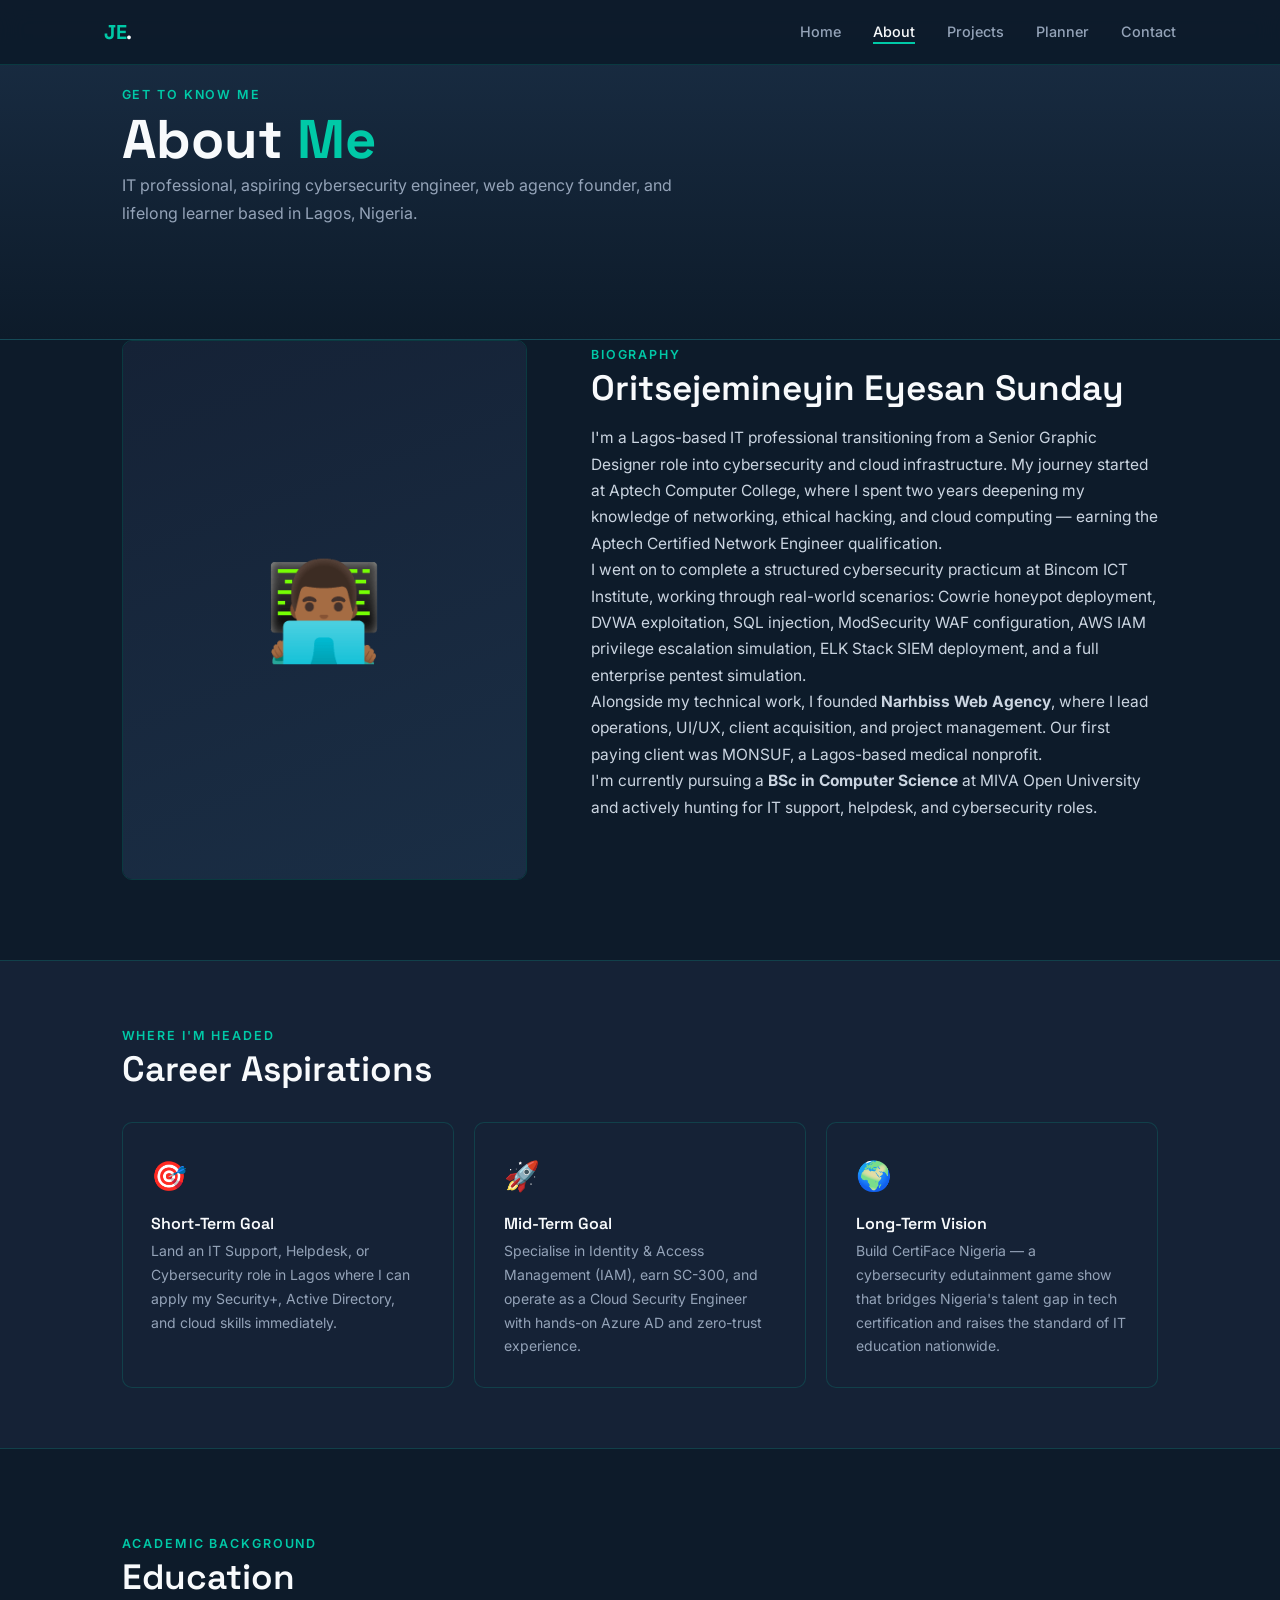
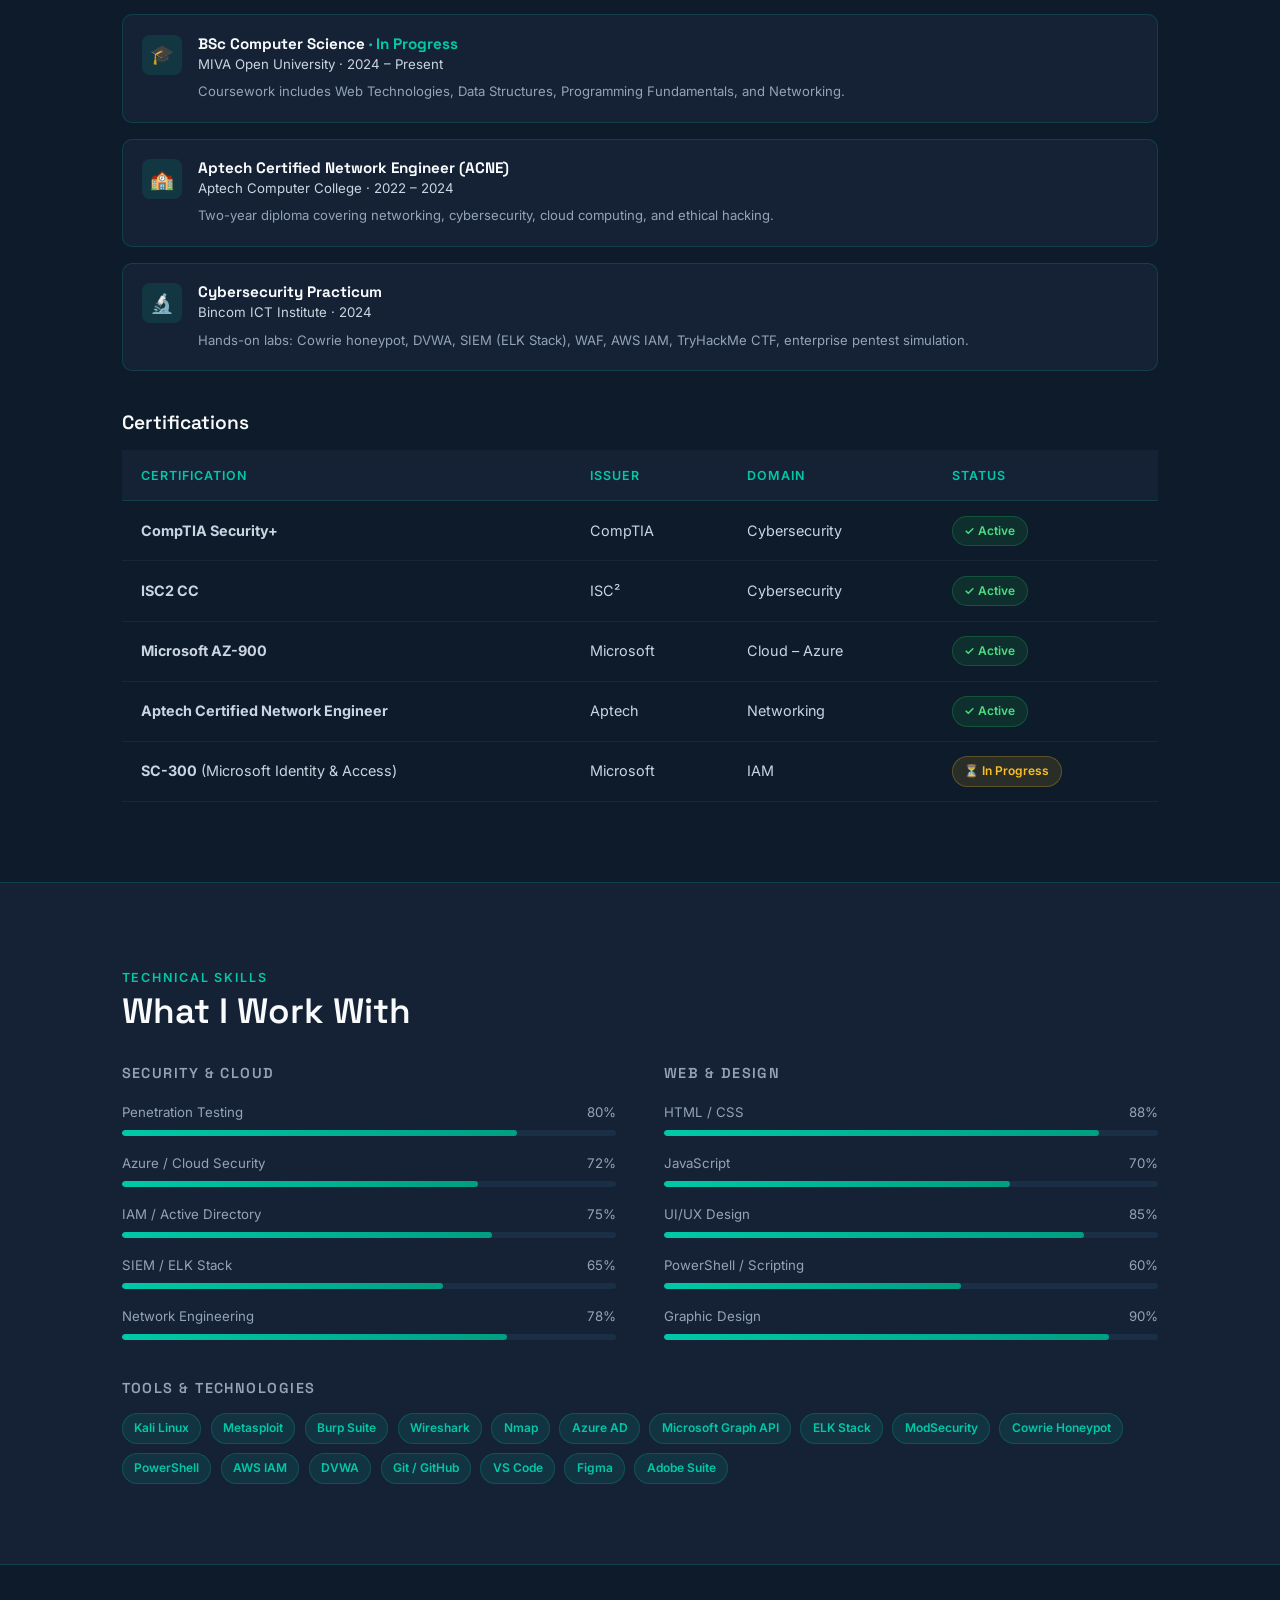
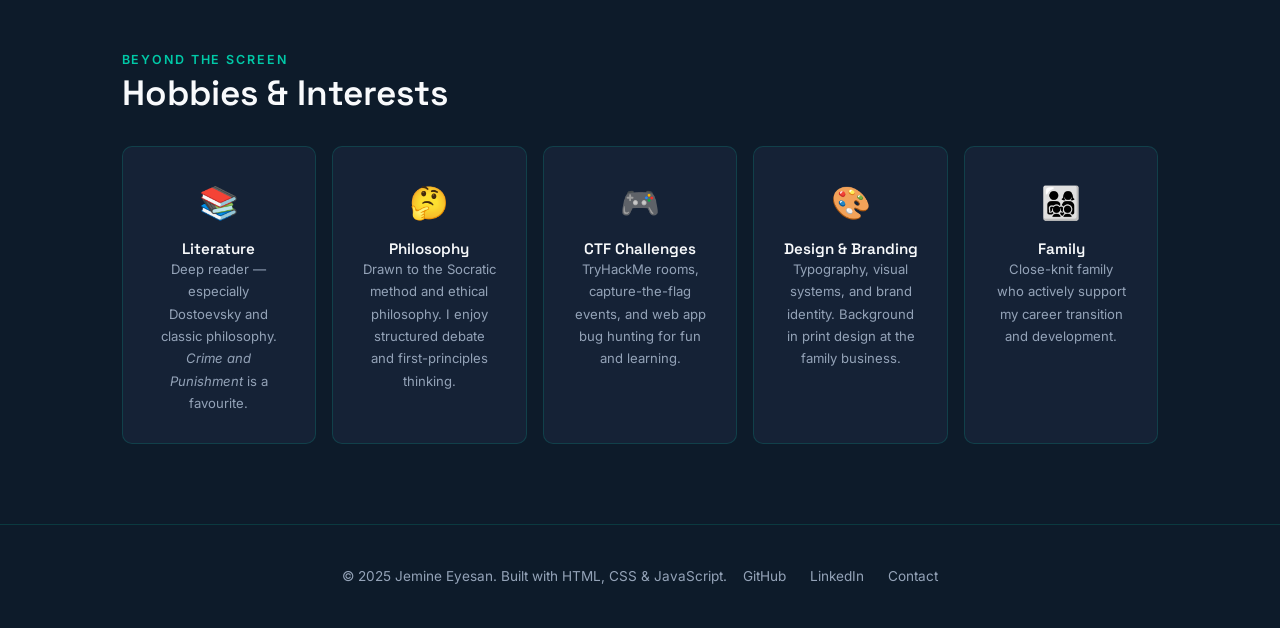
==== pages/about.html @ 13303fdd "initial commit" ====
<!DOCTYPE html>
<html lang="en">
<head>
  <meta charset="UTF-8" />
  <meta name="viewport" content="width=device-width, initial-scale=1.0" />
  <title>About – Jemine Eyesan</title>
  <link rel="stylesheet" href="../css/style.css" />
</head>
<body>

  <nav class="nav">
    <div class="container nav__inner">
      <a href="../index.html" class="nav__logo">JE<span>.</span></a>
      <ul class="nav__links">
        <li><a href="../index.html">Home</a></li>
        <li><a href="about.html" class="active">About</a></li>
        <li><a href="projects.html">Projects</a></li>
        <li><a href="planner.html">Planner</a></li>
        <li><a href="contact.html">Contact</a></li>
      </ul>
      <button class="nav__toggle" id="navToggle" aria-label="Toggle menu">
        <span></span><span></span><span></span>
      </button>
    </div>
  </nav>
  <div class="nav__mobile" id="navMobile">
    <a href="../index.html">Home</a>
    <a href="about.html">About</a>
    <a href="projects.html">Projects</a>
    <a href="planner.html">Planner</a>
    <a href="contact.html">Contact</a>
  </div>

  <main>

    <!-- PAGE HEADER -->
    <section class="page-header section">
      <div class="container">
        <span class="section-label">Get to Know Me</span>
        <h1>About <span>Me</span></h1>
        <p class="hero__bio" style="max-width:600px;">
          IT professional, aspiring cybersecurity engineer, web agency founder, and lifelong
          learner based in Lagos, Nigeria.
        </p>
      </div>
    </section>

    <!-- BIO + PHOTO -->
    <section class="section" style="padding-top:0;">
      <div class="container">
        <div class="about-grid">

          <div class="about-img-wrap fade-in">
            <div class="about-img-placeholder">👨🏾‍💻</div>
          </div>

          <div class="fade-in">
            <span class="section-label">Biography</span>
            <h2 class="section-heading">Oritsejemineyin Eyesan Sunday</h2>
            <p>
              I'm a Lagos-based IT professional transitioning from a Senior Graphic Designer role into
              cybersecurity and cloud infrastructure. My journey started at Aptech Computer College,
              where I spent two years deepening my knowledge of networking, ethical hacking, and cloud
              computing — earning the Aptech Certified Network Engineer qualification.
            </p>
            <p>
              I went on to complete a structured cybersecurity practicum at Bincom ICT Institute,
              working through real-world scenarios: Cowrie honeypot deployment, DVWA exploitation,
              SQL injection, ModSecurity WAF configuration, AWS IAM privilege escalation simulation,
              ELK Stack SIEM deployment, and a full enterprise pentest simulation.
            </p>
            <p>
              Alongside my technical work, I founded <strong>Narhbiss Web Agency</strong>, where I
              lead operations, UI/UX, client acquisition, and project management. Our first paying
              client was MONSUF, a Lagos-based medical nonprofit.
            </p>
            <p>
              I'm currently pursuing a <strong>BSc in Computer Science</strong> at MIVA Open University
              and actively hunting for IT support, helpdesk, and cybersecurity roles.
            </p>
          </div>
        </div>
      </div>
    </section>

    <!-- CAREER ASPIRATIONS -->
    <section class="section" style="background: var(--clr-bg-card); border-top: 1px solid var(--clr-border); border-bottom: 1px solid var(--clr-border); padding-top: 60px; padding-bottom: 60px;">
      <div class="container">
        <span class="section-label fade-in">Where I'm Headed</span>
        <h2 class="section-heading fade-in">Career Aspirations</h2>
        <div style="display: grid; grid-template-columns: repeat(auto-fill, minmax(250px, 1fr)); gap: 1.25rem; margin-top: 2rem;">
          <div class="card fade-in">
            <div style="font-size:1.8rem; margin-bottom:0.8rem;">🎯</div>
            <h3 style="font-size:1rem; margin-bottom:0.4rem;">Short-Term Goal</h3>
            <p style="font-size:0.875rem; color: var(--clr-muted);">Land an IT Support, Helpdesk, or Cybersecurity role in Lagos where I can apply my Security+, Active Directory, and cloud skills immediately.</p>
          </div>
          <div class="card fade-in">
            <div style="font-size:1.8rem; margin-bottom:0.8rem;">🚀</div>
            <h3 style="font-size:1rem; margin-bottom:0.4rem;">Mid-Term Goal</h3>
            <p style="font-size:0.875rem; color: var(--clr-muted);">Specialise in Identity & Access Management (IAM), earn SC-300, and operate as a Cloud Security Engineer with hands-on Azure AD and zero-trust experience.</p>
          </div>
          <div class="card fade-in">
            <div style="font-size:1.8rem; margin-bottom:0.8rem;">🌍</div>
            <h3 style="font-size:1rem; margin-bottom:0.4rem;">Long-Term Vision</h3>
            <p style="font-size:0.875rem; color: var(--clr-muted);">Build CertiFace Nigeria — a cybersecurity edutainment game show that bridges Nigeria's talent gap in tech certification and raises the standard of IT education nationwide.</p>
          </div>
        </div>
      </div>
    </section>

    <!-- EDUCATION -->
    <section class="section">
      <div class="container">
        <span class="section-label fade-in">Academic Background</span>
        <h2 class="section-heading fade-in">Education</h2>

        <div class="edu-list fade-in">
          <div class="edu-item">
            <div class="edu-icon">🎓</div>
            <div class="edu-body">
              <h4>BSc Computer Science <span style="color:var(--clr-accent);">· In Progress</span></h4>
              <p>MIVA Open University · 2024 – Present</p>
              <p style="margin-top:0.3rem; font-size:0.82rem; color:var(--clr-muted);">Coursework includes Web Technologies, Data Structures, Programming Fundamentals, and Networking.</p>
            </div>
          </div>
          <div class="edu-item">
            <div class="edu-icon">🏫</div>
            <div class="edu-body">
              <h4>Aptech Certified Network Engineer (ACNE)</h4>
              <p>Aptech Computer College · 2022 – 2024</p>
              <p style="margin-top:0.3rem; font-size:0.82rem; color:var(--clr-muted);">Two-year diploma covering networking, cybersecurity, cloud computing, and ethical hacking.</p>
            </div>
          </div>
          <div class="edu-item">
            <div class="edu-icon">🔬</div>
            <div class="edu-body">
              <h4>Cybersecurity Practicum</h4>
              <p>Bincom ICT Institute · 2024</p>
              <p style="margin-top:0.3rem; font-size:0.82rem; color:var(--clr-muted);">Hands-on labs: Cowrie honeypot, DVWA, SIEM (ELK Stack), WAF, AWS IAM, TryHackMe CTF, enterprise pentest simulation.</p>
            </div>
          </div>
        </div>

        <!-- Certifications Table -->
        <h3 class="fade-in" style="margin-bottom: 1rem; margin-top: 1rem;">Certifications</h3>
        <div class="table-wrap fade-in">
          <table>
            <thead>
              <tr>
                <th>Certification</th>
                <th>Issuer</th>
                <th>Domain</th>
                <th>Status</th>
              </tr>
            </thead>
            <tbody>
              <tr>
                <td><strong>CompTIA Security+</strong></td>
                <td>CompTIA</td>
                <td>Cybersecurity</td>
                <td><span class="chip chip-green">✓ Active</span></td>
              </tr>
              <tr>
                <td><strong>ISC2 CC</strong></td>
                <td>ISC²</td>
                <td>Cybersecurity</td>
                <td><span class="chip chip-green">✓ Active</span></td>
              </tr>
              <tr>
                <td><strong>Microsoft AZ-900</strong></td>
                <td>Microsoft</td>
                <td>Cloud – Azure</td>
                <td><span class="chip chip-green">✓ Active</span></td>
              </tr>
              <tr>
                <td><strong>Aptech Certified Network Engineer</strong></td>
                <td>Aptech</td>
                <td>Networking</td>
                <td><span class="chip chip-green">✓ Active</span></td>
              </tr>
              <tr>
                <td><strong>SC-300</strong> (Microsoft Identity &amp; Access)</td>
                <td>Microsoft</td>
                <td>IAM</td>
                <td><span class="chip chip-amber">⏳ In Progress</span></td>
              </tr>
            </tbody>
          </table>
        </div>
      </div>
    </section>

    <!-- TECHNICAL SKILLS -->
    <section class="skills-section section" style="background: var(--clr-bg-card); border-top: 1px solid var(--clr-border); border-bottom: 1px solid var(--clr-border);">
      <div class="container">
        <span class="section-label fade-in">Technical Skills</span>
        <h2 class="section-heading fade-in">What I Work With</h2>

        <div style="display: grid; grid-template-columns: 1fr 1fr; gap: 3rem; margin-top: 2rem;">
          <div class="fade-in">
            <h3 style="font-size:0.9rem; text-transform:uppercase; letter-spacing:0.1em; color:var(--clr-muted); margin-bottom:1.2rem;">Security & Cloud</h3>
            <div class="skill-bar-group">
              <div class="skill-bar-item">
                <div class="skill-bar-label"><span>Penetration Testing</span><span>80%</span></div>
                <div class="skill-bar-track"><div class="skill-bar-fill" data-width="80%"></div></div>
              </div>
              <div class="skill-bar-item">
                <div class="skill-bar-label"><span>Azure / Cloud Security</span><span>72%</span></div>
                <div class="skill-bar-track"><div class="skill-bar-fill" data-width="72%"></div></div>
              </div>
              <div class="skill-bar-item">
                <div class="skill-bar-label"><span>IAM / Active Directory</span><span>75%</span></div>
                <div class="skill-bar-track"><div class="skill-bar-fill" data-width="75%"></div></div>
              </div>
              <div class="skill-bar-item">
                <div class="skill-bar-label"><span>SIEM / ELK Stack</span><span>65%</span></div>
                <div class="skill-bar-track"><div class="skill-bar-fill" data-width="65%"></div></div>
              </div>
              <div class="skill-bar-item">
                <div class="skill-bar-label"><span>Network Engineering</span><span>78%</span></div>
                <div class="skill-bar-track"><div class="skill-bar-fill" data-width="78%"></div></div>
              </div>
            </div>
          </div>

          <div class="fade-in">
            <h3 style="font-size:0.9rem; text-transform:uppercase; letter-spacing:0.1em; color:var(--clr-muted); margin-bottom:1.2rem;">Web & Design</h3>
            <div class="skill-bar-group">
              <div class="skill-bar-item">
                <div class="skill-bar-label"><span>HTML / CSS</span><span>88%</span></div>
                <div class="skill-bar-track"><div class="skill-bar-fill" data-width="88%"></div></div>
              </div>
              <div class="skill-bar-item">
                <div class="skill-bar-label"><span>JavaScript</span><span>70%</span></div>
                <div class="skill-bar-track"><div class="skill-bar-fill" data-width="70%"></div></div>
              </div>
              <div class="skill-bar-item">
                <div class="skill-bar-label"><span>UI/UX Design</span><span>85%</span></div>
                <div class="skill-bar-track"><div class="skill-bar-fill" data-width="85%"></div></div>
              </div>
              <div class="skill-bar-item">
                <div class="skill-bar-label"><span>PowerShell / Scripting</span><span>60%</span></div>
                <div class="skill-bar-track"><div class="skill-bar-fill" data-width="60%"></div></div>
              </div>
              <div class="skill-bar-item">
                <div class="skill-bar-label"><span>Graphic Design</span><span>90%</span></div>
                <div class="skill-bar-track"><div class="skill-bar-fill" data-width="90%"></div></div>
              </div>
            </div>
          </div>
        </div>

        <!-- Tools chips -->
        <div style="margin-top: 2.5rem;">
          <h3 class="fade-in" style="font-size:0.9rem; text-transform:uppercase; letter-spacing:0.1em; color:var(--clr-muted); margin-bottom:1rem;">Tools & Technologies</h3>
          <div class="skills-chips fade-in">
            <span class="chip">Kali Linux</span>
            <span class="chip">Metasploit</span>
            <span class="chip">Burp Suite</span>
            <span class="chip">Wireshark</span>
            <span class="chip">Nmap</span>
            <span class="chip">Azure AD</span>
            <span class="chip">Microsoft Graph API</span>
            <span class="chip">ELK Stack</span>
            <span class="chip">ModSecurity</span>
            <span class="chip">Cowrie Honeypot</span>
            <span class="chip">PowerShell</span>
            <span class="chip">AWS IAM</span>
            <span class="chip">DVWA</span>
            <span class="chip">Git / GitHub</span>
            <span class="chip">VS Code</span>
            <span class="chip">Figma</span>
            <span class="chip">Adobe Suite</span>
          </div>
        </div>
      </div>
    </section>

    <!-- HOBBIES & INTERESTS -->
    <section class="section">
      <div class="container">
        <span class="section-label fade-in">Beyond the Screen</span>
        <h2 class="section-heading fade-in">Hobbies &amp; Interests</h2>
        <div style="display: grid; grid-template-columns: repeat(auto-fill, minmax(180px, 1fr)); gap: 1rem; margin-top: 2rem;">
          <div class="card fade-in" style="text-align:center;">
            <div style="font-size:2rem; margin-bottom:0.6rem;">📚</div>
            <h3 style="font-size:0.95rem;">Literature</h3>
            <p style="font-size:0.82rem; color:var(--clr-muted);">Deep reader — especially Dostoevsky and classic philosophy. <em>Crime and Punishment</em> is a favourite.</p>
          </div>
          <div class="card fade-in" style="text-align:center;">
            <div style="font-size:2rem; margin-bottom:0.6rem;">🤔</div>
            <h3 style="font-size:0.95rem;">Philosophy</h3>
            <p style="font-size:0.82rem; color:var(--clr-muted);">Drawn to the Socratic method and ethical philosophy. I enjoy structured debate and first-principles thinking.</p>
          </div>
          <div class="card fade-in" style="text-align:center;">
            <div style="font-size:2rem; margin-bottom:0.6rem;">🎮</div>
            <h3 style="font-size:0.95rem;">CTF Challenges</h3>
            <p style="font-size:0.82rem; color:var(--clr-muted);">TryHackMe rooms, capture-the-flag events, and web app bug hunting for fun and learning.</p>
          </div>
          <div class="card fade-in" style="text-align:center;">
            <div style="font-size:2rem; margin-bottom:0.6rem;">🎨</div>
            <h3 style="font-size:0.95rem;">Design & Branding</h3>
            <p style="font-size:0.82rem; color:var(--clr-muted);">Typography, visual systems, and brand identity. Background in print design at the family business.</p>
          </div>
          <div class="card fade-in" style="text-align:center;">
            <div style="font-size:2rem; margin-bottom:0.6rem;">👨‍👩‍👧‍👦</div>
            <h3 style="font-size:0.95rem;">Family</h3>
            <p style="font-size:0.82rem; color:var(--clr-muted);">Close-knit family who actively support my career transition and development.</p>
          </div>
        </div>
      </div>
    </section>

  </main>

  <footer class="footer">
    <div class="container footer__inner">
      <p class="footer__copy">&copy; 2025 Jemine Eyesan. Built with HTML, CSS &amp; JavaScript.</p>
      <div class="footer__links">
        <a href="https://github.com/MrEyesan" target="_blank" rel="noopener">GitHub</a>
        <a href="https://linkedin.com/in/eyesan-oritsejemineyin-b71a961a3" target="_blank" rel="noopener">LinkedIn</a>
        <a href="contact.html">Contact</a>
      </div>
    </div>
  </footer>

  <script src="../js/main.js"></script>
</body>
</html>
---- css/style.css ----
/* ============================================================
   PORTFOLIO – Oritsejemineyin Eyesan Sunday
   Design: deep navy / electric teal / warm white
   Fonts: Space Grotesk (display) + Inter (body)
   ============================================================ */

@import url('https://fonts.googleapis.com/css2?family=Space+Grotesk:wght@400;500;600;700&family=Inter:wght@300;400;500;600&display=swap');

:root {
  --navy:       #0D1B2A;
  --navy-mid:   #1A2E45;
  --teal:       #00C9A7;
  --teal-dark:  #009E83;
  --white:      #F8FAFC;
  --slate:      #94A3B8;
  --card-bg:    #152236;
  --border:     rgba(0,201,167,0.18);
  --font-display: 'Space Grotesk', sans-serif;
  --font-body:    'Inter', sans-serif;
  --radius: 10px;
  --shadow: 0 4px 24px rgba(0,0,0,0.35);
  --trans:  0.25s ease;
}

*, *::before, *::after { box-sizing: border-box; margin: 0; padding: 0; }
html { scroll-behavior: smooth; font-size: 16px; }
body { font-family: var(--font-body); background: var(--navy); color: var(--white); line-height: 1.7; min-height: 100vh; }
img  { max-width: 100%; display: block; }
a    { color: var(--teal); text-decoration: none; transition: color var(--trans); }
a:hover { color: var(--white); }
ul   { list-style: none; }

h1, h2, h3, h4 { font-family: var(--font-display); line-height: 1.2; }
h1 { font-size: clamp(2rem, 5vw, 3.4rem); font-weight: 700; }
h2 { font-size: clamp(1.5rem, 3.5vw, 2.2rem); font-weight: 600; }
h3 { font-size: 1.2rem; font-weight: 600; }
p  { color: #CBD5E1; font-size: 0.97rem; }

/* NAVBAR */
.navbar {
  position: fixed; top: 0; left: 0; right: 0; z-index: 1000;
  display: flex; align-items: center; justify-content: space-between;
  padding: 0 5%; height: 64px;
  background: rgba(13,27,42,0.92); backdrop-filter: blur(12px);
  border-bottom: 1px solid var(--border);
}
.nav-logo { font-family: var(--font-display); font-weight: 700; font-size: 1.2rem; color: var(--teal); letter-spacing: -0.5px; }
.nav-logo span { color: var(--white); }
.nav-links { display: flex; gap: 2rem; }
.nav-links a { font-size: 0.9rem; font-weight: 500; color: var(--slate); position: relative; padding-bottom: 4px; }
.nav-links a::after { content: ''; position: absolute; bottom: 0; left: 0; width: 0; height: 2px; background: var(--teal); transition: width var(--trans); }
.nav-links a:hover, .nav-links a.active { color: var(--white); }
.nav-links a:hover::after, .nav-links a.active::after { width: 100%; }
.hamburger { display: none; flex-direction: column; gap: 5px; cursor: pointer; background: none; border: none; padding: 4px; }
.hamburger span { width: 24px; height: 2px; background: var(--white); border-radius: 2px; transition: var(--trans); }
.hamburger.open span:nth-child(1) { transform: rotate(45deg) translate(5px, 5px); }
.hamburger.open span:nth-child(2) { opacity: 0; }
.hamburger.open span:nth-child(3) { transform: rotate(-45deg) translate(5px, -5px); }

.page { padding-top: 64px; }

.section { padding: 80px 5%; }
.section-label { font-size: 0.78rem; font-weight: 600; letter-spacing: 0.15em; text-transform: uppercase; color: var(--teal); margin-bottom: 0.6rem; }
.section-title { margin-bottom: 1rem; }
.section-sub { color: var(--slate); max-width: 600px; margin-bottom: 3rem; }
.divider { width: 48px; height: 3px; background: var(--teal); border-radius: 2px; margin: 1rem 0 2.5rem; }

.btn { display: inline-flex; align-items: center; gap: 0.5rem; padding: 0.7rem 1.6rem; border-radius: var(--radius); font-family: var(--font-display); font-weight: 600; font-size: 0.9rem; cursor: pointer; transition: var(--trans); border: none; }
.btn-primary { background: var(--teal); color: var(--navy); }
.btn-primary:hover { background: var(--teal-dark); color: var(--navy); transform: translateY(-2px); }
.btn-outline { background: transparent; border: 1.5px solid var(--teal); color: var(--teal); }
.btn-outline:hover { background: var(--teal); color: var(--navy); transform: translateY(-2px); }
.btn-sm { padding: 0.5rem 1.1rem; font-size: 0.83rem; }
.btn-danger { background: #EF4444; color: #fff; }
.btn-danger:hover { background: #DC2626; transform: translateY(-2px); }

.card { background: var(--card-bg); border: 1px solid var(--border); border-radius: var(--radius); padding: 1.8rem; transition: var(--trans); }
.card:hover { border-color: var(--teal); transform: translateY(-4px); box-shadow: var(--shadow); }
.tag { display: inline-block; background: rgba(0,201,167,0.12); color: var(--teal); font-size: 0.75rem; font-weight: 600; padding: 0.25rem 0.7rem; border-radius: 999px; border: 1px solid rgba(0,201,167,0.25); }

/* HERO */
.hero { min-height: calc(100vh - 64px); display: grid; grid-template-columns: 1fr 1fr; align-items: center; gap: 4rem; padding: 80px 5%; }
.hero-eyebrow { font-size: 0.85rem; font-weight: 600; letter-spacing: 0.12em; text-transform: uppercase; color: var(--teal); margin-bottom: 1rem; }
.hero-name  { margin-bottom: 0.4rem; }
.hero-role  { font-family: var(--font-display); font-size: clamp(1.1rem, 2.5vw, 1.5rem); color: var(--slate); margin-bottom: 1.4rem; font-weight: 400; }
.hero-bio   { color: #94A3B8; max-width: 480px; margin-bottom: 2rem; font-size: 1rem; }
.hero-ctas  { display: flex; gap: 1rem; flex-wrap: wrap; }
.hero-img-wrap { position: relative; display: flex; justify-content: center; align-items: center; }
.hero-img-ring { width: 320px; height: 320px; border-radius: 50%; border: 2px solid var(--teal); padding: 8px; animation: pulse-ring 3s ease-in-out infinite; }
.hero-img-ring img { width: 100%; height: 100%; object-fit: cover; border-radius: 50%; background: var(--navy-mid); }
.hero-img-placeholder { width: 100%; height: 100%; border-radius: 50%; background: linear-gradient(135deg, var(--navy-mid) 0%, var(--card-bg) 100%); display: flex; align-items: center; justify-content: center; font-family: var(--font-display); font-size: 5rem; font-weight: 700; color: var(--teal); }
.hero-badges { display: flex; gap: 0.6rem; flex-wrap: wrap; margin-top: 1.5rem; }

@keyframes pulse-ring {
  0%, 100% { box-shadow: 0 0 0 0 rgba(0,201,167,0.3); }
  50%       { box-shadow: 0 0 0 16px rgba(0,201,167,0); }
}

.stats-row { display: grid; grid-template-columns: repeat(3, 1fr); gap: 1px; background: var(--border); border: 1px solid var(--border); border-radius: var(--radius); margin: 0 5% 0; overflow: hidden; }
.stat-item { background: var(--card-bg); padding: 2rem; text-align: center; }
.stat-number { font-family: var(--font-display); font-size: 2.4rem; font-weight: 700; color: var(--teal); display: block; }
.stat-label  { font-size: 0.85rem; color: var(--slate); }

/* ABOUT */
.about-grid { display: grid; grid-template-columns: 1fr 1.4fr; gap: 4rem; align-items: start; }
.about-img-wrap { border-radius: var(--radius); overflow: hidden; border: 1px solid var(--border); }
.about-img-placeholder { width: 100%; aspect-ratio: 3/4; background: linear-gradient(160deg, var(--card-bg) 0%, var(--navy-mid) 100%); display: flex; align-items: center; justify-content: center; font-size: 6rem; color: var(--teal); }
.about-content h2  { margin-bottom: 0.5rem; }
.about-content p   { margin-bottom: 1.2rem; }
.edu-list { display: flex; flex-direction: column; gap: 1rem; margin-bottom: 2.5rem; }
.edu-item { display: flex; gap: 1rem; align-items: flex-start; background: var(--card-bg); border: 1px solid var(--border); border-radius: var(--radius); padding: 1.2rem; }
.edu-icon { width: 40px; height: 40px; border-radius: 8px; background: rgba(0,201,167,0.12); display: flex; align-items: center; justify-content: center; font-size: 1.2rem; flex-shrink: 0; }
.edu-body h4 { color: var(--white); font-size: 0.95rem; }
.edu-body p  { font-size: 0.83rem; margin: 0; }
.skills-grid { display: grid; grid-template-columns: repeat(auto-fill, minmax(140px, 1fr)); gap: 0.8rem; margin-bottom: 2.5rem; }
.skill-chip { background: var(--card-bg); border: 1px solid var(--border); border-radius: var(--radius); padding: 0.8rem 1rem; text-align: center; font-size: 0.85rem; font-weight: 500; color: var(--slate); transition: var(--trans); }
.skill-chip:hover { border-color: var(--teal); color: var(--teal); }
.hobbies-row { display: flex; gap: 0.7rem; flex-wrap: wrap; }

/* PROJECTS */
.projects-grid { display: grid; grid-template-columns: repeat(auto-fill, minmax(300px, 1fr)); gap: 1.8rem; }
.project-card { display: flex; flex-direction: column; }
.project-img  { width: 100%; aspect-ratio: 16/9; border-radius: 8px 8px 0 0; overflow: hidden; margin-bottom: 1.2rem; }
.project-img-placeholder { width: 100%; height: 100%; display: flex; align-items: center; justify-content: center; font-size: 3rem; }
.project-img-placeholder.p1 { background: linear-gradient(135deg, #1a2e45, #0d3b5e); }
.project-img-placeholder.p2 { background: linear-gradient(135deg, #1a2e45, #1a3a2e); }
.project-img-placeholder.p3 { background: linear-gradient(135deg, #1a2e45, #2e1a3a); }
.project-tags  { display: flex; gap: 0.5rem; flex-wrap: wrap; margin: 0.8rem 0; }
.project-links { display: flex; gap: 0.8rem; margin-top: auto; padding-top: 1.2rem; }

/* TABLE */
.table-wrap { overflow-x: auto; }
table { width: 100%; border-collapse: collapse; font-size: 0.9rem; }
thead { background: var(--card-bg); }
th { padding: 0.9rem 1.2rem; text-align: left; font-size: 0.78rem; font-weight: 600; letter-spacing: 0.08em; text-transform: uppercase; color: var(--teal); border-bottom: 1px solid var(--border); }
td { padding: 0.9rem 1.2rem; border-bottom: 1px solid rgba(255,255,255,0.05); color: #CBD5E1; }
tbody tr:hover { background: var(--card-bg); }

/* PLANNER */
.planner-wrap  { max-width: 740px; margin: 0 auto; }
.planner-form  { display: flex; gap: 0.8rem; flex-wrap: wrap; margin-bottom: 2.5rem; }
.planner-form input, .planner-form select { background: var(--card-bg); border: 1.5px solid var(--border); border-radius: var(--radius); padding: 0.75rem 1.1rem; color: var(--white); font-family: var(--font-body); font-size: 0.95rem; outline: none; transition: var(--trans); }
.planner-form input { flex: 1; min-width: 200px; }
.planner-form input:focus, .planner-form select:focus { border-color: var(--teal); }
.planner-form input::placeholder { color: var(--slate); }
.planner-form select { color: var(--slate); cursor: pointer; }
.planner-form select option { background: var(--card-bg); }
.filter-bar   { display: flex; gap: 0.6rem; margin-bottom: 1.5rem; flex-wrap: wrap; }
.filter-btn   { padding: 0.4rem 1rem; border-radius: 999px; font-size: 0.82rem; font-weight: 600; border: 1.5px solid var(--border); background: transparent; color: var(--slate); cursor: pointer; transition: var(--trans); }
.filter-btn.active, .filter-btn:hover { border-color: var(--teal); color: var(--teal); }
.task-list    { display: flex; flex-direction: column; gap: 0.8rem; }
.task-item    { display: flex; align-items: center; gap: 1rem; background: var(--card-bg); border: 1px solid var(--border); border-radius: var(--radius); padding: 1rem 1.2rem; transition: var(--trans); animation: slide-in 0.25s ease; }
.task-item.done { opacity: 0.55; }
.task-item.done .task-text { text-decoration: line-through; color: var(--slate); }
@keyframes slide-in { from { opacity: 0; transform: translateY(-10px); } to { opacity: 1; transform: translateY(0); } }
.task-check   { width: 20px; height: 20px; border-radius: 50%; border: 2px solid var(--teal); background: transparent; cursor: pointer; flex-shrink: 0; transition: var(--trans); display: flex; align-items: center; justify-content: center; }
.task-check.checked { background: var(--teal); }
.task-check.checked::after { content: '✓'; font-size: 0.7rem; color: var(--navy); font-weight: 700; }
.task-text    { flex: 1; font-size: 0.95rem; }
.task-priority { font-size: 0.72rem; font-weight: 600; padding: 0.2rem 0.6rem; border-radius: 999px; }
.task-priority.high   { background: rgba(239,68,68,0.15); color: #F87171; }
.task-priority.medium { background: rgba(251,191,36,0.15); color: #FBB824; }
.task-priority.low    { background: rgba(0,201,167,0.15);  color: var(--teal); }
.task-delete  { background: none; border: none; color: var(--slate); cursor: pointer; font-size: 1.1rem; transition: color var(--trans); padding: 4px; }
.task-delete:hover { color: #EF4444; }
.planner-summary { display: flex; gap: 1.5rem; flex-wrap: wrap; background: var(--card-bg); border: 1px solid var(--border); border-radius: var(--radius); padding: 1.2rem 1.6rem; margin-bottom: 2rem; }
.summary-item { font-size: 0.88rem; color: var(--slate); }
.summary-item strong { color: var(--teal); font-family: var(--font-display); font-size: 1.1rem; }
.empty-state  { text-align: center; padding: 3rem; color: var(--slate); }
.empty-state .empty-icon { font-size: 3rem; margin-bottom: 1rem; }

/* CONTACT */
.contact-grid { display: grid; grid-template-columns: 1fr 1.4fr; gap: 4rem; align-items: start; }
.contact-info { display: flex; flex-direction: column; gap: 1.5rem; }
.contact-info-item { display: flex; gap: 1rem; align-items: flex-start; }
.contact-info-icon { width: 44px; height: 44px; border-radius: 10px; background: rgba(0,201,167,0.12); display: flex; align-items: center; justify-content: center; font-size: 1.2rem; flex-shrink: 0; }
.contact-info-body h4 { font-size: 0.95rem; color: var(--white); margin-bottom: 0.2rem; }
.contact-info-body p  { font-size: 0.88rem; margin: 0; }
.contact-form   { display: flex; flex-direction: column; gap: 1.2rem; }
.form-row       { display: grid; grid-template-columns: 1fr 1fr; gap: 1.2rem; }
.form-group     { display: flex; flex-direction: column; gap: 0.4rem; }
.form-group label { font-size: 0.83rem; font-weight: 600; color: var(--slate); text-transform: uppercase; letter-spacing: 0.05em; }
.form-group input, .form-group textarea { background: var(--card-bg); border: 1.5px solid var(--border); border-radius: var(--radius); padding: 0.8rem 1.1rem; color: var(--white); font-family: var(--font-body); font-size: 0.95rem; outline: none; transition: var(--trans); width: 100%; }
.form-group input:focus, .form-group textarea:focus { border-color: var(--teal); }
.form-group input.error, .form-group textarea.error { border-color: #EF4444; }
.form-group input::placeholder, .form-group textarea::placeholder { color: var(--slate); }
.form-group textarea { resize: vertical; min-height: 120px; }
.field-error   { font-size: 0.78rem; color: #F87171; margin-top: 0.2rem; }
.form-success  { display: none; background: rgba(0,201,167,0.1); border: 1px solid var(--teal); border-radius: var(--radius); padding: 1.2rem; text-align: center; color: var(--teal); font-weight: 600; }
.form-success.visible { display: block; }

/* PAGE HERO */
.page-hero { padding: 60px 5% 40px; border-bottom: 1px solid var(--border); background: linear-gradient(to bottom, var(--navy-mid) 0%, var(--navy) 100%); }

/* MEDIA */
.video-wrap { border-radius: var(--radius); overflow: hidden; border: 1px solid var(--border); max-width: 720px; }
.video-wrap video, .video-wrap iframe { width: 100%; display: block; aspect-ratio: 16/9; }
.video-caption { font-size: 0.82rem; color: var(--slate); margin-top: 0.6rem; text-align: center; }

/* FOOTER */
.footer { border-top: 1px solid var(--border); padding: 2.5rem 5%; display: flex; justify-content: space-between; align-items: center; flex-wrap: wrap; gap: 1rem; }
.footer-copy { font-size: 0.85rem; color: var(--slate); }
.footer-links { display: flex; gap: 1.5rem; }
.footer-links a { font-size: 0.85rem; color: var(--slate); }
.footer-links a:hover { color: var(--teal); }

/* RESPONSIVE */
@media (max-width: 900px) {
  .hero { grid-template-columns: 1fr; text-align: center; gap: 2.5rem; }
  .hero-ctas, .hero-badges { justify-content: center; }
  .hero-img-wrap { order: -1; }
  .hero-img-ring { width: 220px; height: 220px; }
  .about-grid, .contact-grid { grid-template-columns: 1fr; }
  .stats-row { grid-template-columns: 1fr; }
}
@media (max-width: 640px) {
  .nav-links { display: none; flex-direction: column; position: fixed; top: 64px; left: 0; right: 0; background: var(--navy-mid); padding: 1.5rem 5%; border-bottom: 1px solid var(--border); gap: 1.2rem; }
  .nav-links.open { display: flex; }
  .hamburger { display: flex; }
  .section { padding: 60px 5%; }
  .form-row { grid-template-columns: 1fr; }
  .hero { padding: 40px 5%; }
  .projects-grid { grid-template-columns: 1fr; }
  .skills-grid { grid-template-columns: repeat(2, 1fr); }
}
@media (prefers-reduced-motion: reduce) {
  *, *::before, *::after { animation-duration: 0.01ms !important; transition-duration: 0.01ms !important; }
}

/* ============================================================
   COMPATIBILITY ALIASES + MISSING UTILITY CLASSES
   ============================================================ */

/* Variable aliases so inner pages work with both naming schemes */
:root {
  --clr-bg:       #0D1B2A;
  --clr-bg-card:  #152236;
  --clr-bg-raised:#1A2E45;
  --clr-accent:   #00C9A7;
  --clr-accent2:  #009E83;
  --clr-text:     #F8FAFC;
  --clr-muted:    #94A3B8;
  --clr-border:   rgba(0,201,167,0.18);
  --radius-lg:    12px;
}

/* NAV (inner-page class names) */
.nav {
  position: fixed; top: 0; left: 0; right: 0; z-index: 1000;
  background: rgba(13,27,42,0.92); backdrop-filter: blur(12px);
  border-bottom: 1px solid var(--clr-border);
}
.container { max-width: 1200px; margin: 0 auto; padding: 0 5%; }
.nav__inner { display: flex; align-items: center; justify-content: space-between; height: 64px; }
.nav__logo  { font-family: var(--font-display); font-weight: 700; font-size: 1.25rem; color: var(--clr-accent); letter-spacing: -0.5px; }
.nav__logo span { color: var(--clr-text); }
.nav__links { display: flex; gap: 2rem; list-style: none; }
.nav__links a { font-size: 0.9rem; font-weight: 500; color: var(--clr-muted); position: relative; padding-bottom: 4px; text-decoration: none; transition: color 0.25s; }
.nav__links a::after { content:''; position:absolute; bottom:0; left:0; width:0; height:2px; background:var(--clr-accent); transition: width 0.25s; }
.nav__links a:hover, .nav__links a.active { color: var(--clr-text); }
.nav__links a:hover::after, .nav__links a.active::after { width: 100%; }
.nav__toggle { display: none; flex-direction: column; gap: 5px; cursor: pointer; background: none; border: none; padding: 4px; }
.nav__toggle span { width: 24px; height: 2px; background: var(--clr-text); border-radius: 2px; transition: 0.25s; display: block; }
.nav__toggle.open span:nth-child(1) { transform: rotate(45deg) translate(5px,5px); }
.nav__toggle.open span:nth-child(2) { opacity: 0; }
.nav__toggle.open span:nth-child(3) { transform: rotate(-45deg) translate(5px,-5px); }
.nav__mobile { display: none; flex-direction: column; position: fixed; top: 64px; left: 0; right: 0; background: var(--clr-bg-raised); padding: 1.5rem 5%; border-bottom: 1px solid var(--clr-border); gap: 1.2rem; z-index: 999; }
.nav__mobile.open { display: flex; }
.nav__mobile a { font-size: 1rem; font-weight: 500; color: var(--clr-muted); text-decoration: none; }
.nav__mobile a:hover { color: var(--clr-accent); }

/* FOOTER */
.footer__inner { display: flex; justify-content: space-between; align-items: center; flex-wrap: wrap; gap: 1rem; }
.footer__copy  { font-size: 0.85rem; color: var(--clr-muted); }
.footer__links { display: flex; gap: 1.5rem; }
.footer__links a { font-size: 0.85rem; color: var(--clr-muted); }
.footer__links a:hover { color: var(--clr-accent); }

/* PAGE HEADER */
.page-header { background: linear-gradient(to bottom, var(--clr-bg-raised), var(--clr-bg)); border-bottom: 1px solid var(--clr-border); }
.page-header h1 span { color: var(--clr-accent); }

/* SECTION HEADING */
.section-heading { font-family: var(--font-display); font-size: clamp(1.5rem, 3.5vw, 2.2rem); font-weight: 600; line-height: 1.2; margin-bottom: 1rem; }
.section-sub     { color: var(--clr-muted); max-width: 600px; margin-bottom: 3rem; }

/* HERO inner */
.hero__grid { display: grid; grid-template-columns: 1fr 1fr; align-items: center; gap: 4rem; }
.hero__eyebrow { font-size: 0.85rem; font-weight: 600; letter-spacing: 0.1em; text-transform: uppercase; color: var(--clr-accent); display: block; margin-bottom: 0.8rem; }
.hero__bio  { color: var(--clr-muted); font-size: 1rem; margin-bottom: 2rem; }
.hero__ctas { display: flex; gap: 1rem; flex-wrap: wrap; margin-bottom: 2rem; }
.hero__photo-wrap   { display: flex; flex-direction: column; align-items: center; gap: 1rem; }
.hero__photo-frame  { width: 260px; height: 260px; border-radius: 50%; border: 2px solid var(--clr-accent); padding: 8px; animation: pulse-ring 3s ease-in-out infinite; }
.hero__photo-placeholder { width: 100%; height: 100%; border-radius: 50%; background: var(--clr-bg-card); display: flex; align-items: center; justify-content: center; font-size: 4rem; }
.hero__badge { background: var(--clr-bg-card); border: 1px solid var(--clr-border); border-radius: 999px; padding: 0.4rem 1rem; font-size: 0.82rem; font-weight: 600; color: var(--clr-accent); }

/* STATS */
.stats { display: flex; gap: 2rem; flex-wrap: wrap; margin-top: 2rem; }
.stat__num   { font-family: var(--font-display); font-size: 2rem; font-weight: 700; color: var(--clr-accent); }
.stat__label { font-size: 0.8rem; color: var(--clr-muted); }

/* ABOUT */
.about-img-placeholder { width: 100%; aspect-ratio: 3/4; background: linear-gradient(160deg, var(--clr-bg-card) 0%, var(--clr-bg-raised) 100%); display: flex; align-items: center; justify-content: center; font-size: 6rem; }
.about-img-wrap { border-radius: var(--radius); overflow: hidden; border: 1px solid var(--clr-border); }
.edu-item { display: flex; gap: 1rem; align-items: flex-start; background: var(--clr-bg-card); border: 1px solid var(--clr-border); border-radius: var(--radius); padding: 1.2rem; }
.edu-icon { width: 40px; height: 40px; border-radius: 8px; background: rgba(0,201,167,0.12); display: flex; align-items: center; justify-content: center; font-size: 1.2rem; flex-shrink: 0; }
.edu-body h4 { color: var(--clr-text); font-size: 0.95rem; }
.edu-body p  { font-size: 0.83rem; }

/* SKILL BARS */
.skill-bar-group  { display: flex; flex-direction: column; gap: 1rem; }
.skill-bar-item   { display: flex; flex-direction: column; gap: 0.4rem; }
.skill-bar-label  { display: flex; justify-content: space-between; font-size: 0.83rem; color: var(--clr-muted); }
.skill-bar-track  { width: 100%; height: 6px; background: var(--clr-bg-raised); border-radius: 999px; overflow: hidden; }
.skill-bar-fill   { height: 100%; background: linear-gradient(to right, var(--clr-accent), var(--clr-accent2)); border-radius: 999px; width: 0; transition: width 1.2s ease; }

/* CHIPS */
.chip          { display: inline-block; background: rgba(0,201,167,0.1); color: var(--clr-accent); font-size: 0.75rem; font-weight: 600; padding: 0.25rem 0.7rem; border-radius: 999px; border: 1px solid rgba(0,201,167,0.22); }
.chip-green    { background: rgba(34,197,94,0.12); color: #4ade80; border-color: rgba(34,197,94,0.25); }
.chip-amber    { background: rgba(251,191,36,0.12); color: #fbbf24; border-color: rgba(251,191,36,0.25); }
.skills-chips  { display: flex; gap: 0.6rem; flex-wrap: wrap; }

/* FILTER BAR */
.filter-bar   { display: flex; gap: 0.6rem; flex-wrap: wrap; margin-bottom: 1.5rem; }
.filter-btn   { padding: 0.4rem 1rem; border-radius: 999px; font-size: 0.82rem; font-weight: 600; border: 1.5px solid var(--clr-border); background: transparent; color: var(--clr-muted); cursor: pointer; transition: 0.25s; font-family: var(--font-body); }
.filter-btn.active, .filter-btn:hover { border-color: var(--clr-accent); color: var(--clr-accent); }

/* PROJECT CARDS */
.project-card  { display: flex; flex-direction: column; }
.project-img   { width: 100%; aspect-ratio: 16/9; border-radius: 8px 8px 0 0; overflow: hidden; margin-bottom: 1.2rem; }
.project-img-placeholder { width: 100%; height: 100%; display: flex; align-items: center; justify-content: center; font-size: 3rem; }
.project-img-placeholder.p1 { background: linear-gradient(135deg, #1a2e45, #0d3b5e); }
.project-img-placeholder.p2 { background: linear-gradient(135deg, #1a2e45, #1a3a2e); }
.project-img-placeholder.p3 { background: linear-gradient(135deg, #1a2e45, #2e1a3a); }
.project-title { font-family: var(--font-display); font-size: 1.1rem; font-weight: 600; margin-bottom: 0.5rem; }
.project-desc  { font-size: 0.875rem; color: var(--clr-muted); line-height: 1.65; }
.project-links { display: flex; gap: 0.8rem; margin-top: auto; padding-top: 1.2rem; flex-wrap: wrap; }
.project-highlights { margin-top: 0.8rem !important; }

/* PLANNER */
.planner-wrap    { max-width: 740px; margin: 0 auto; }
.planner-form    { display: flex; gap: 0.8rem; flex-wrap: wrap; margin-bottom: 2rem; }
.planner-form input, .planner-form select { background: var(--clr-bg-card); border: 1.5px solid var(--clr-border); border-radius: var(--radius); padding: 0.75rem 1rem; color: var(--clr-text); font-family: var(--font-body); font-size: 0.9rem; outline: none; transition: 0.25s; }
.planner-form input { flex: 1; min-width: 200px; }
.planner-form input:focus, .planner-form select:focus { border-color: var(--clr-accent); }
.planner-form input::placeholder { color: var(--clr-muted); }
.planner-form select { color: var(--clr-muted); cursor: pointer; }
.planner-form select option { background: var(--clr-bg-card); color: var(--clr-text); }
.planner-summary { display: flex; gap: 1.5rem; flex-wrap: wrap; background: var(--clr-bg-card); border: 1px solid var(--clr-border); border-radius: var(--radius); padding: 1.2rem 1.6rem; margin-bottom: 1.5rem; }
.summary-item { font-size: 0.88rem; color: var(--clr-muted); }
.summary-item strong { color: var(--clr-accent); font-family: var(--font-display); font-size: 1.1rem; display: block; }
.task-list  { display: flex; flex-direction: column; gap: 0.8rem; }
.task-item  { display: flex; align-items: center; gap: 0.8rem; background: var(--clr-bg-card); border: 1px solid var(--clr-border); border-radius: var(--radius); padding: 0.9rem 1.1rem; animation: slide-in 0.25s ease; flex-wrap: wrap; }
.task-item.done { opacity: 0.55; }
.task-item.done .task-text { text-decoration: line-through; color: var(--clr-muted); }
.task-check { width: 20px; height: 20px; border-radius: 50%; border: 2px solid var(--clr-accent); background: transparent; cursor: pointer; flex-shrink: 0; display: flex; align-items: center; justify-content: center; transition: 0.2s; }
.task-check.checked { background: var(--clr-accent); }
.task-check.checked::after { content: '✓'; font-size: 0.68rem; color: var(--clr-bg); font-weight: 700; }
.task-text { flex: 1; font-size: 0.92rem; min-width: 120px; }
.task-priority { font-size: 0.72rem; font-weight: 600; padding: 0.2rem 0.6rem; border-radius: 999px; white-space: nowrap; }
.task-priority.high   { background: rgba(239,68,68,0.15); color: #f87171; }
.task-priority.medium { background: rgba(251,191,36,0.15); color: #fbbf24; }
.task-priority.low    { background: rgba(0,201,167,0.15);  color: var(--clr-accent); }
.task-delete { background: none; border: none; color: var(--clr-muted); cursor: pointer; font-size: 1rem; padding: 4px; transition: color 0.2s; }
.task-delete:hover { color: #ef4444; }

/* CONTACT */
.contact-info-item { display: flex; gap: 1rem; align-items: flex-start; }
.contact-info-icon { width: 44px; height: 44px; border-radius: 10px; background: rgba(0,201,167,0.12); display: flex; align-items: center; justify-content: center; font-size: 1.2rem; flex-shrink: 0; }
.contact-info-body h4 { font-size: 0.95rem; color: var(--clr-text); margin-bottom: 0.2rem; }
.contact-info-body p  { font-size: 0.88rem; margin: 0; }
.contact-form { display: flex; flex-direction: column; gap: 1.2rem; }
.form-row     { display: grid; grid-template-columns: 1fr 1fr; gap: 1.2rem; }
.form-group   { display: flex; flex-direction: column; gap: 0.4rem; }
.form-group label { font-size: 0.8rem; font-weight: 600; color: var(--clr-muted); text-transform: uppercase; letter-spacing: 0.05em; }
.form-group input, .form-group textarea { background: var(--clr-bg-card); border: 1.5px solid var(--clr-border); border-radius: var(--radius); padding: 0.8rem 1rem; color: var(--clr-text); font-family: var(--font-body); font-size: 0.93rem; outline: none; transition: 0.25s; width: 100%; }
.form-group input:focus, .form-group textarea:focus { border-color: var(--clr-accent); }
.form-group input.error, .form-group textarea.error { border-color: #ef4444; }
.form-group input::placeholder, .form-group textarea::placeholder { color: var(--clr-muted); }
.form-group textarea { resize: vertical; min-height: 120px; }
.field-error { font-size: 0.78rem; color: #f87171; }
.form-success { display: none; background: rgba(0,201,167,0.1); border: 1px solid var(--clr-accent); border-radius: var(--radius); padding: 1.4rem; text-align: center; color: var(--clr-accent); font-weight: 600; font-size: 1rem; margin-bottom: 1.5rem; }
.form-success.visible { display: block; }

/* TABLE */
.table-wrap { overflow-x: auto; }
table { width: 100%; border-collapse: collapse; font-size: 0.9rem; }
thead { background: var(--clr-bg-card); }
th { padding: 0.9rem 1.2rem; text-align: left; font-size: 0.78rem; font-weight: 600; letter-spacing: 0.08em; text-transform: uppercase; color: var(--clr-accent); border-bottom: 1px solid var(--clr-border); }
td { padding: 0.9rem 1.2rem; border-bottom: 1px solid rgba(255,255,255,0.05); color: #CBD5E1; }
tbody tr:hover { background: var(--clr-bg-card); }

/* ANIMATIONS */
.fade-in { opacity: 0; transform: translateY(16px); transition: opacity 0.5s ease, transform 0.5s ease; }
.fade-in.visible { opacity: 1; transform: translateY(0); }
@keyframes fadeInUp { from { opacity:0; transform: translateY(10px); } to { opacity:1; transform: translateY(0); } }

/* RESPONSIVE additions */
@media (max-width: 900px) {
  .hero__grid { grid-template-columns: 1fr; text-align: center; gap: 2.5rem; }
  .hero__ctas { justify-content: center; }
  .hero__photo-wrap { order: -1; }
  .about-grid, .contact-grid { grid-template-columns: 1fr; }
}
@media (max-width: 640px) {
  .nav__links { display: none; }
  .nav__toggle { display: flex; }
  .form-row { grid-template-columns: 1fr; }
}
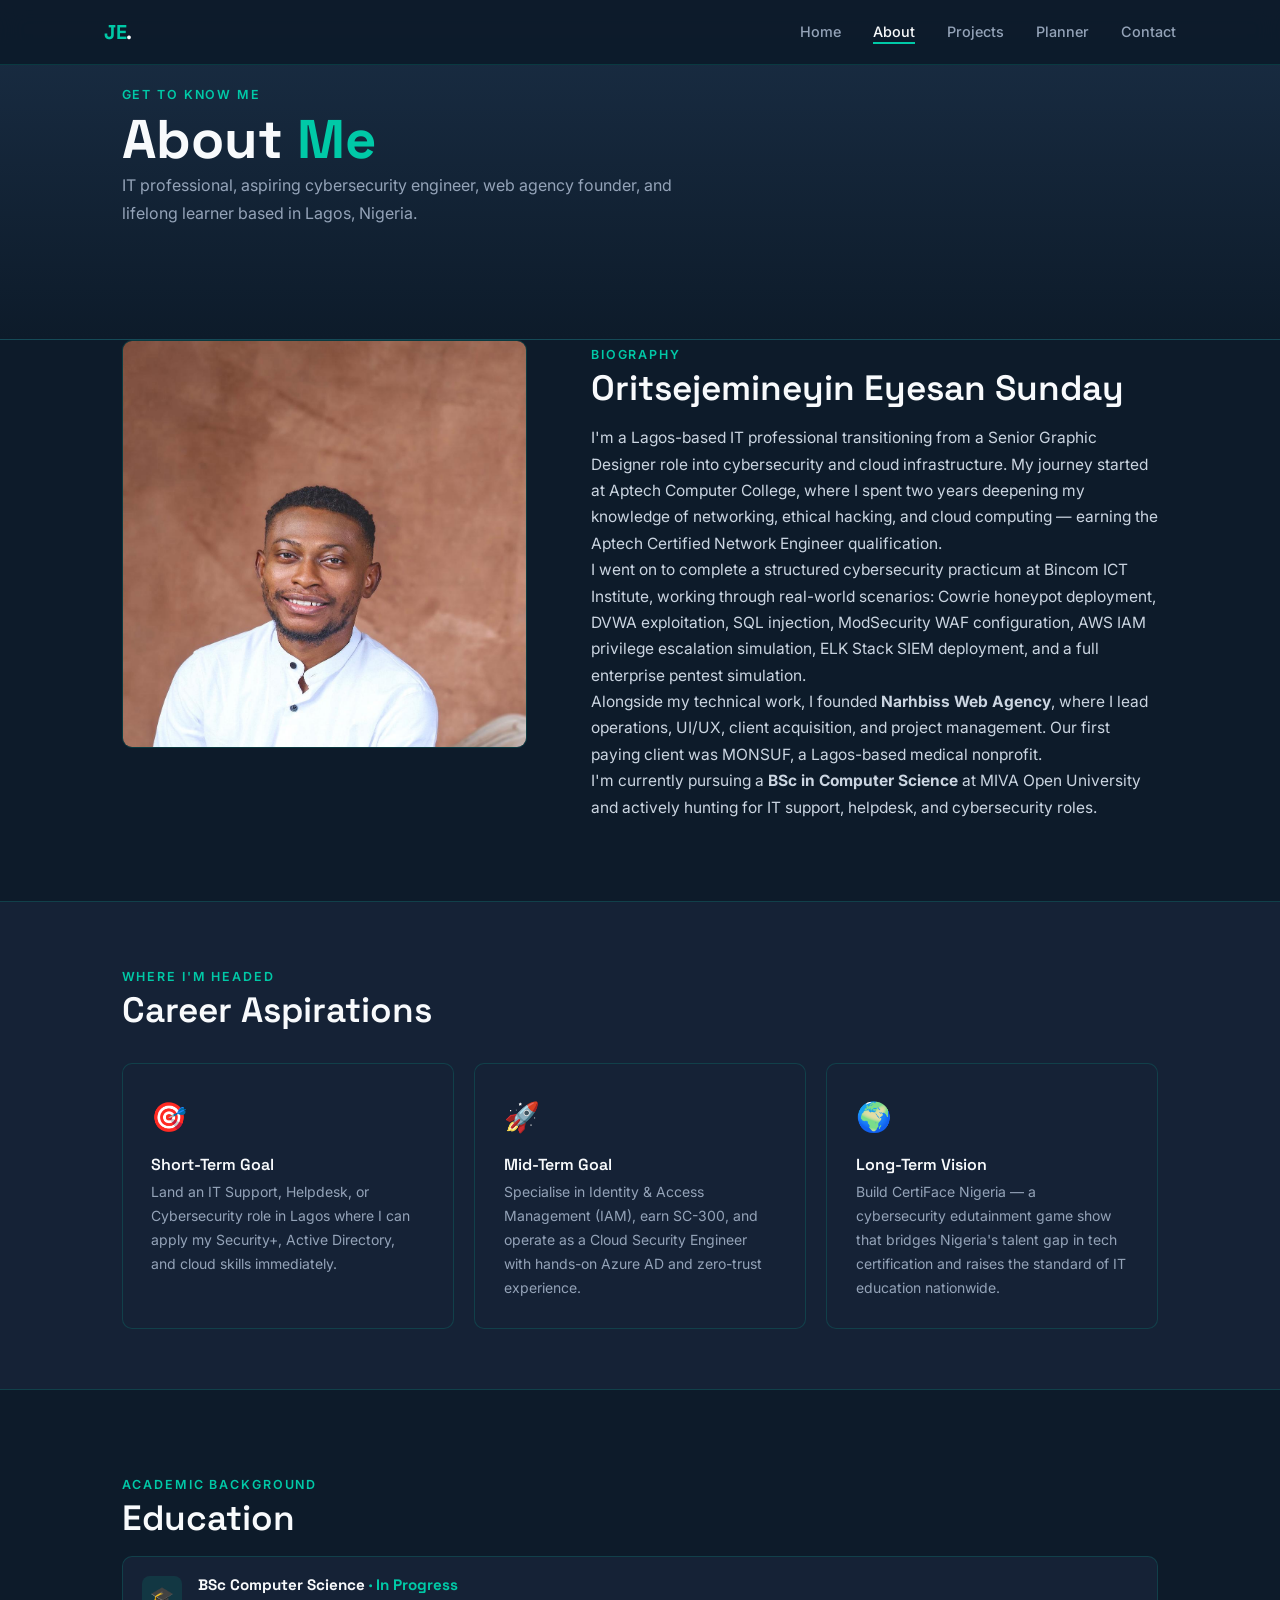
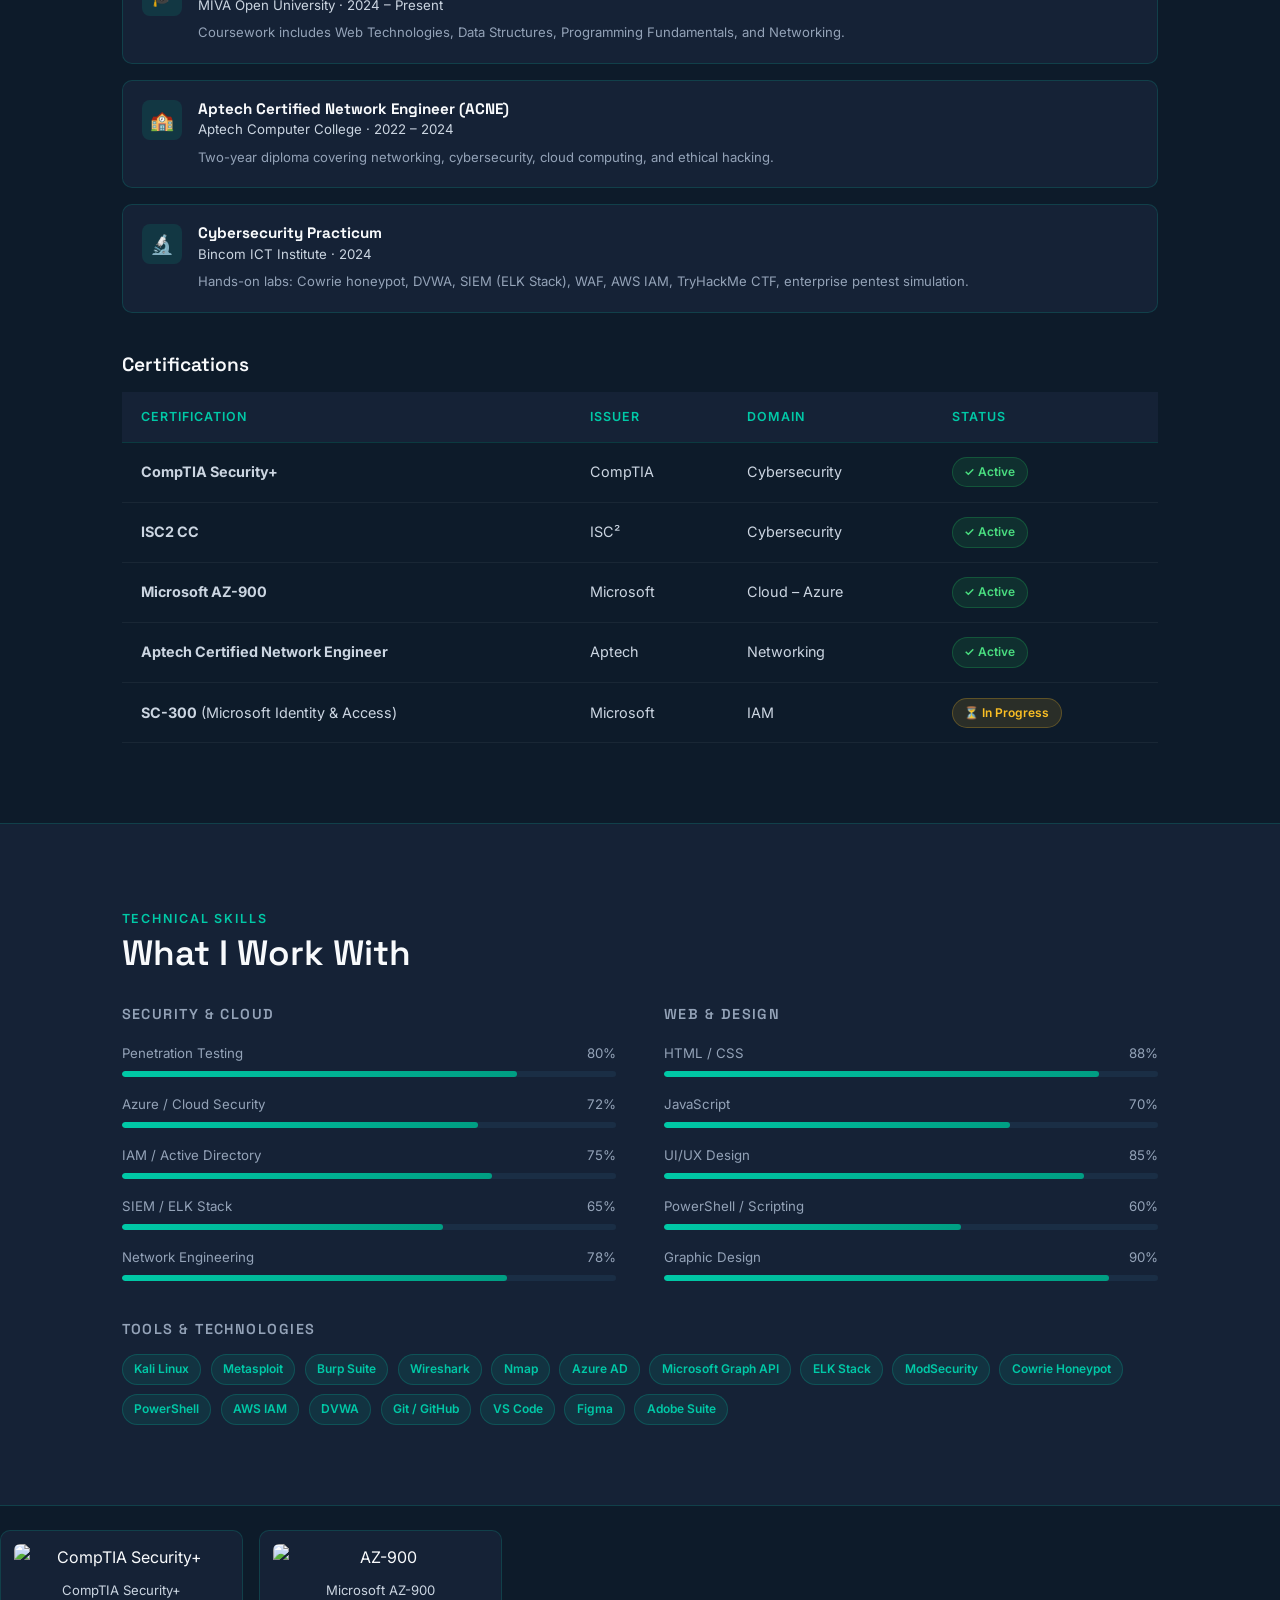
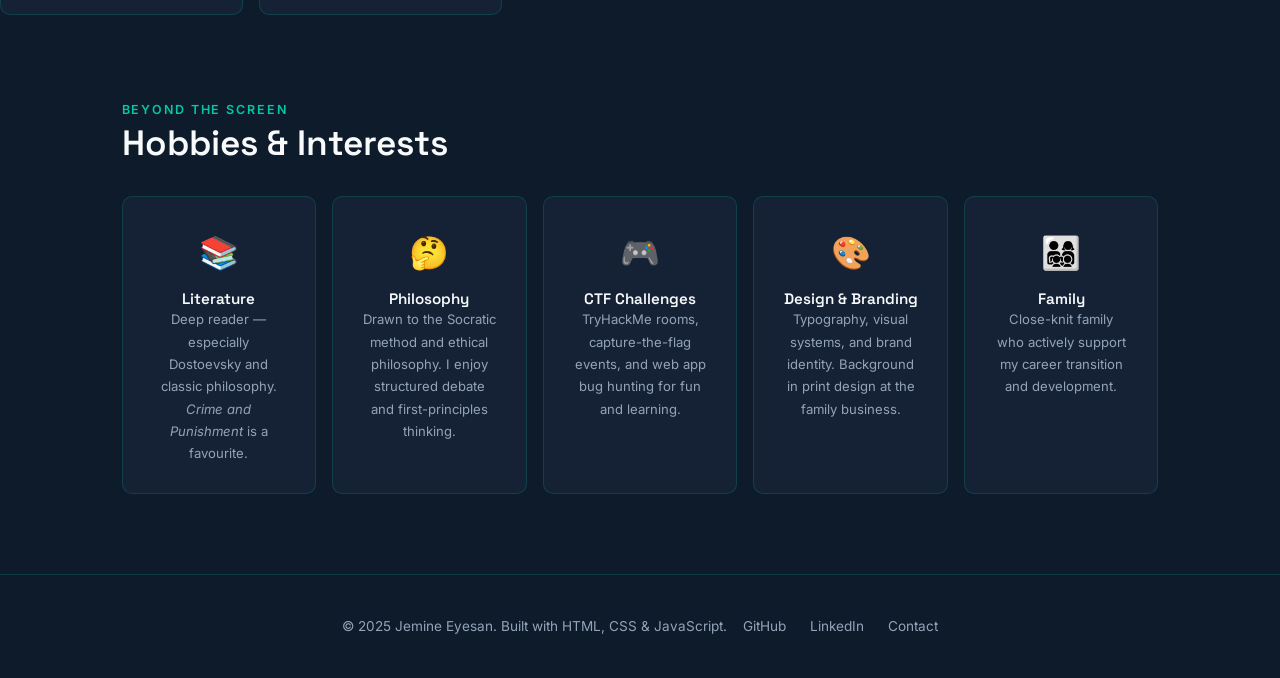
==== commit 92965483: "Add certification section to about page Added certification cards for CompTIA Security+ and Microsof" ====
--- a/pages/about.html
+++ b/pages/about.html
@@ -51,7 +51,7 @@
         <div class="about-grid">
 
           <div class="about-img-wrap fade-in">
-            <div class="about-img-placeholder">👨🏾‍💻</div>
+           <img src="../images/profile.jpg" alt="Jemine Eyesan" style="width:100%; height:100%; object-fit:cover;" />
           </div>
 
           <div class="fade-in">
@@ -276,6 +276,16 @@
       </div>
     </section>
 
+    <div style="display: grid; grid-template-columns: repeat(auto-fill, minmax(220px, 1fr)); gap: 1rem; margin-top: 1.5rem;">
+  <div class="card" style="padding: 0.8rem; text-align:center;">
+    <img src="../images/cert-securityplus.jpg" alt="CompTIA Security+" style="width:100%; border-radius:6px;" />
+    <p style="margin-top:0.5rem; font-size:0.82rem;">CompTIA Security+</p>
+  </div>
+  <div class="card" style="padding: 0.8rem; text-align:center;">
+    <img src="../images/cert-az900.jpg" alt="AZ-900" style="width:100%; border-radius:6px;" />
+    <p style="margin-top:0.5rem; font-size:0.82rem;">Microsoft AZ-900</p>
+  </div>
+</div>
     <!-- HOBBIES & INTERESTS -->
     <section class="section">
       <div class="container">
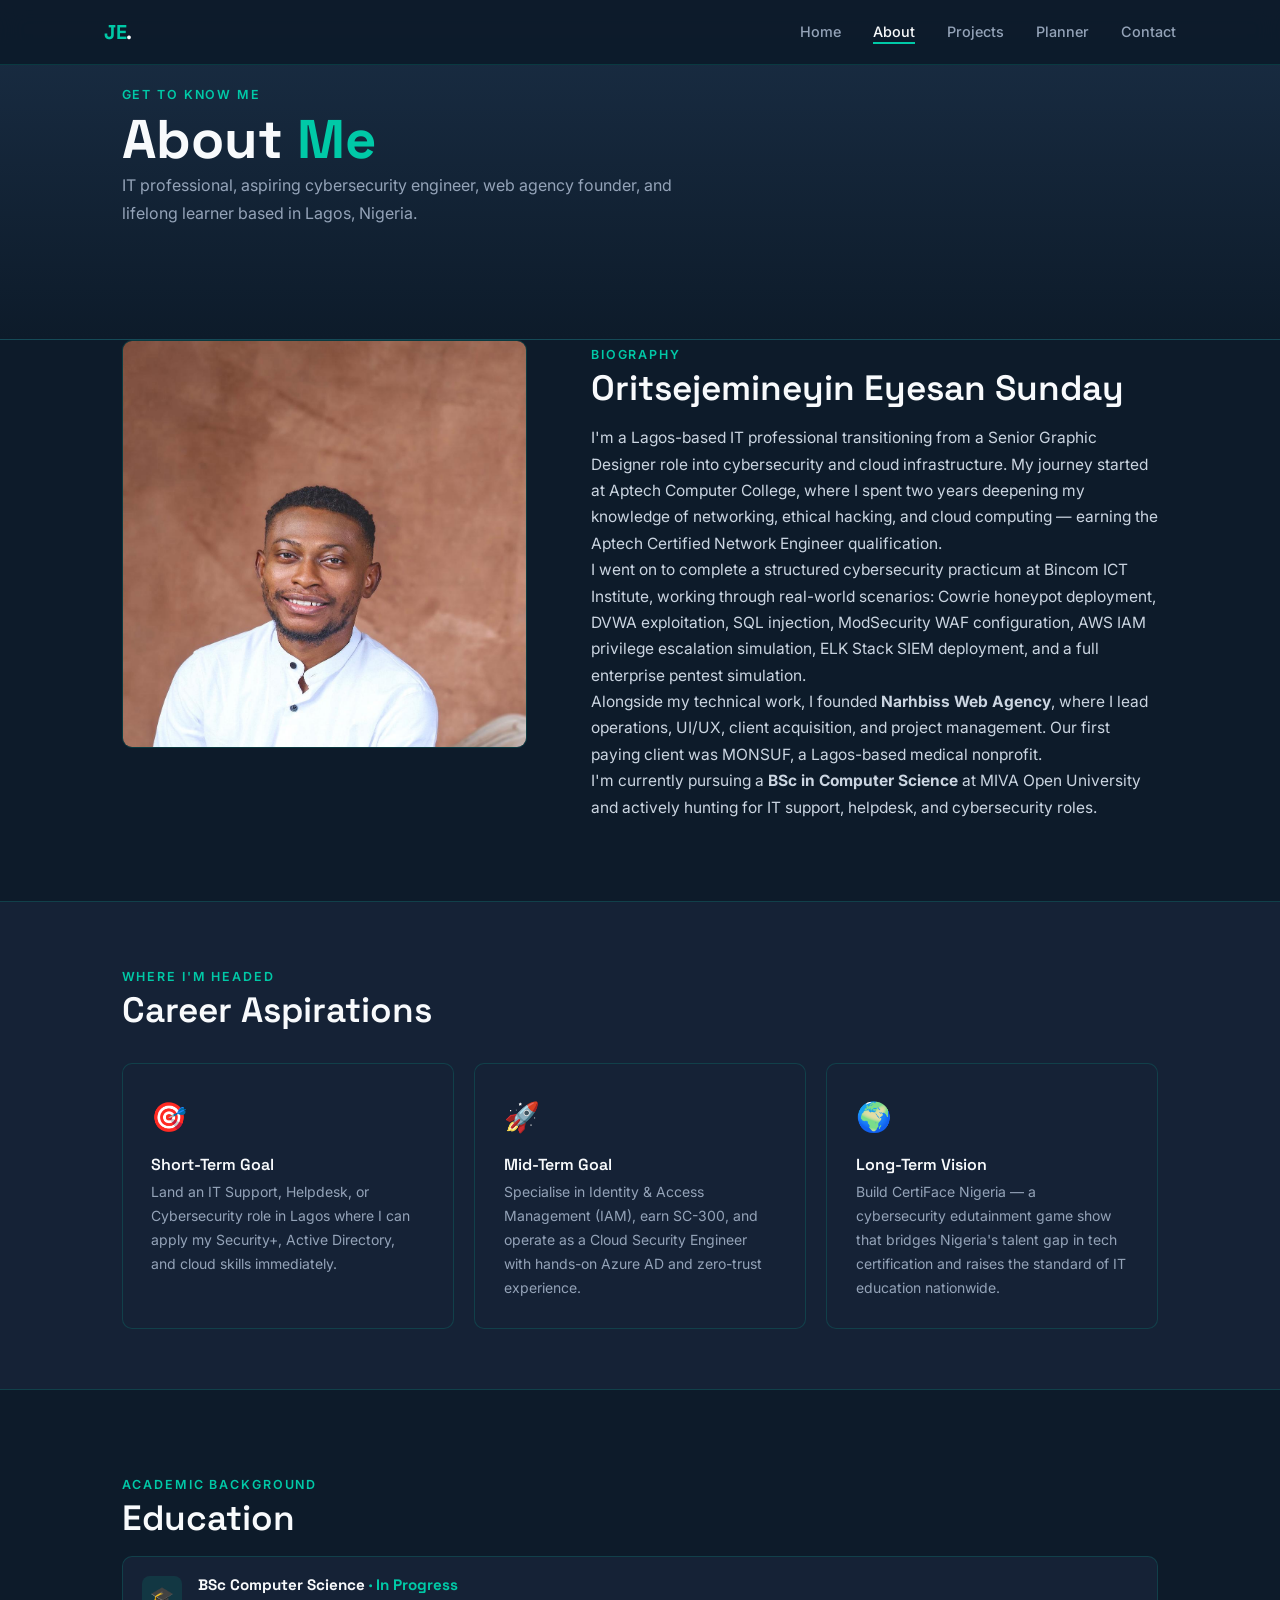
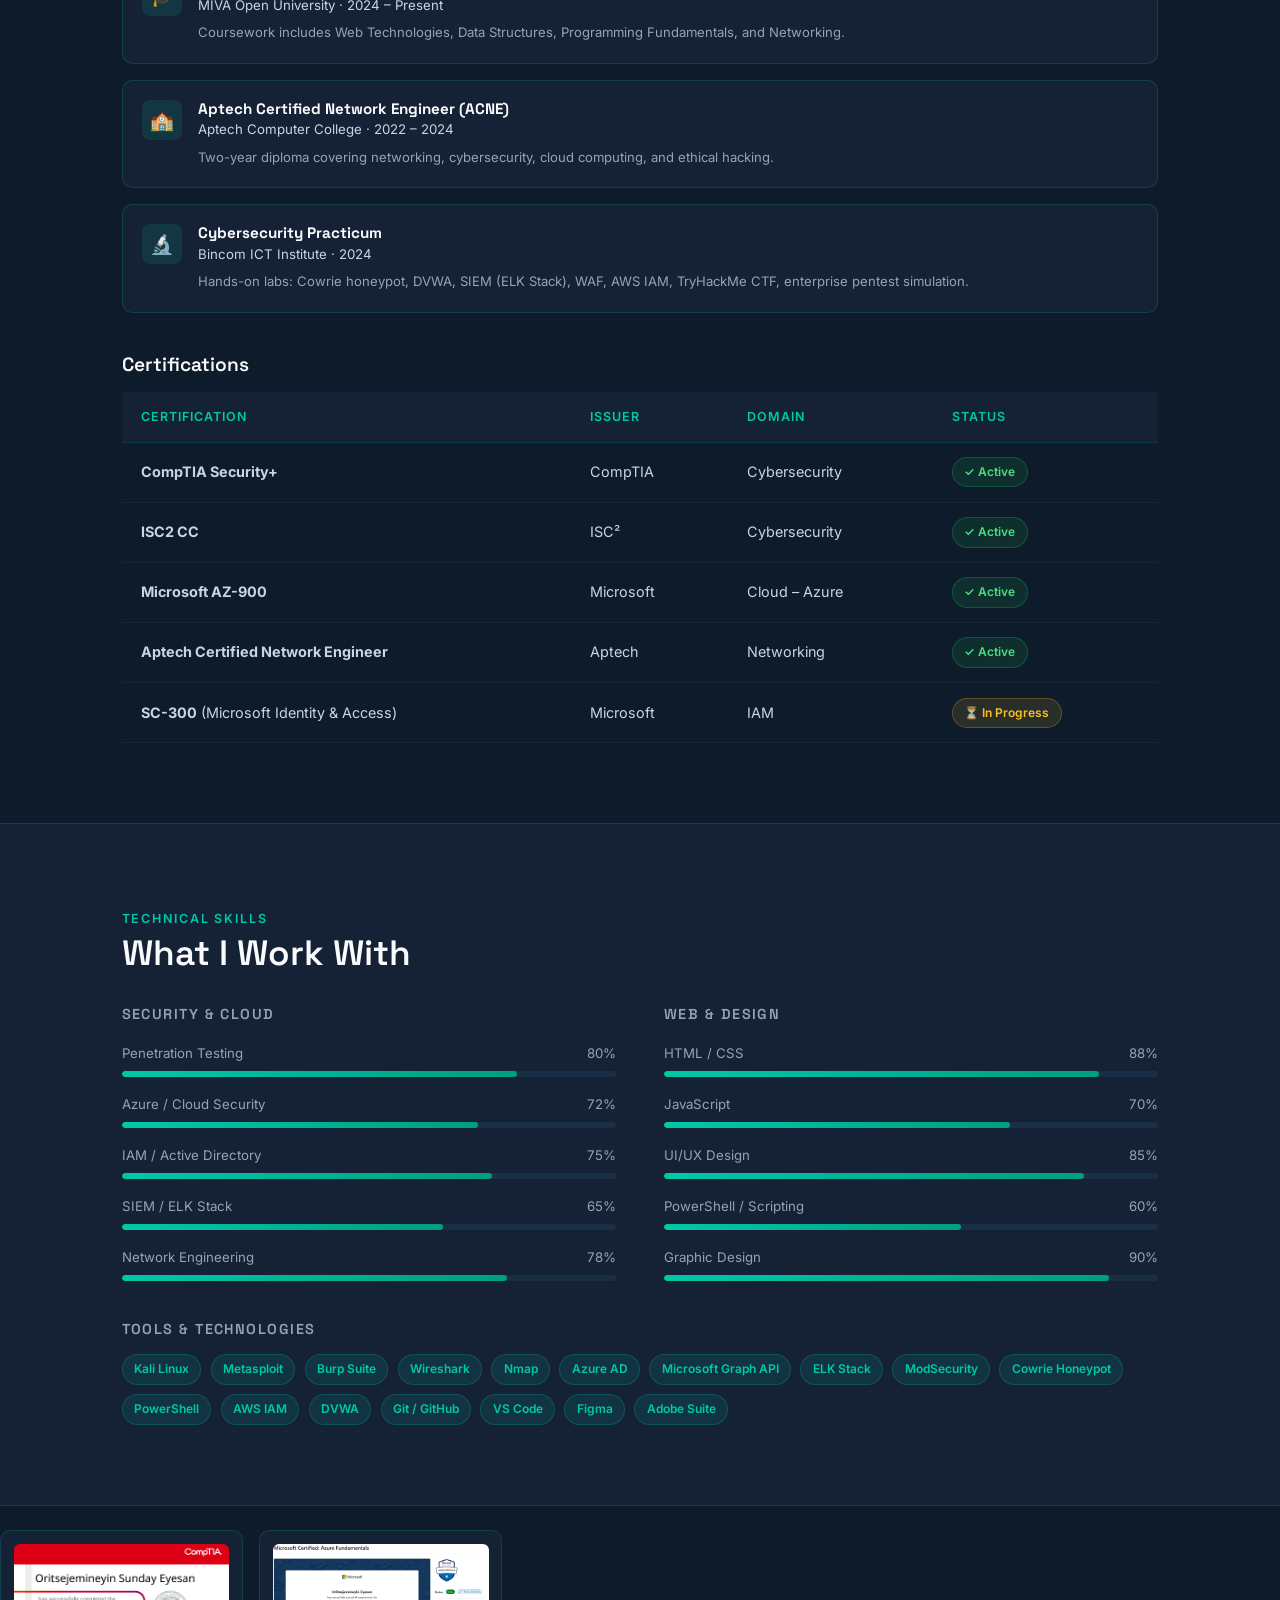
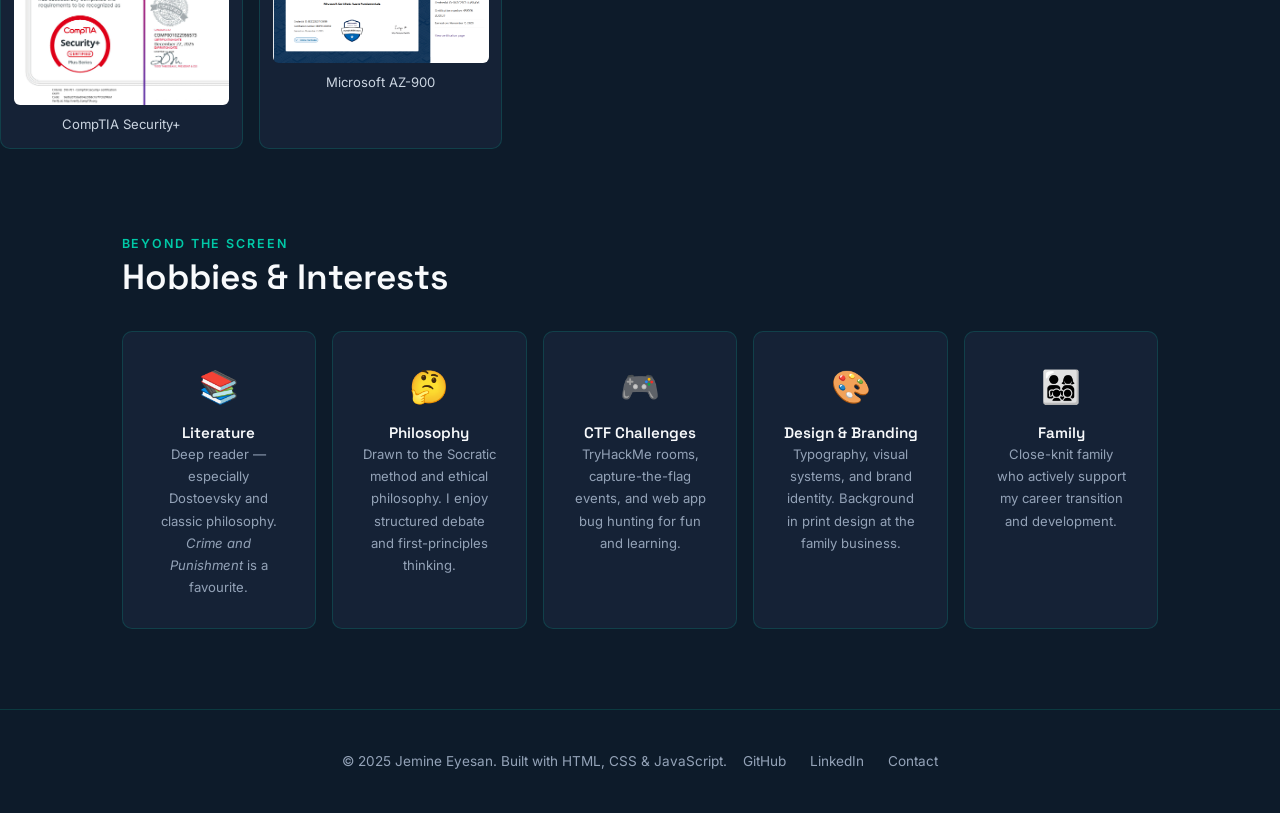
==== commit 26860386: "Update image file names for Security+ and AZ-900" ====
--- a/pages/about.html
+++ b/pages/about.html
@@ -278,11 +278,11 @@
 
     <div style="display: grid; grid-template-columns: repeat(auto-fill, minmax(220px, 1fr)); gap: 1rem; margin-top: 1.5rem;">
   <div class="card" style="padding: 0.8rem; text-align:center;">
-    <img src="../images/cert-securityplus.jpg" alt="CompTIA Security+" style="width:100%; border-radius:6px;" />
+    <img src="../images/cert-securityplus.png" alt="CompTIA Security+" style="width:100%; border-radius:6px;" />
     <p style="margin-top:0.5rem; font-size:0.82rem;">CompTIA Security+</p>
   </div>
   <div class="card" style="padding: 0.8rem; text-align:center;">
-    <img src="../images/cert-az900.jpg" alt="AZ-900" style="width:100%; border-radius:6px;" />
+    <img src="../images/cert-az900.png" alt="AZ-900" style="width:100%; border-radius:6px;" />
     <p style="margin-top:0.5rem; font-size:0.82rem;">Microsoft AZ-900</p>
   </div>
 </div>
